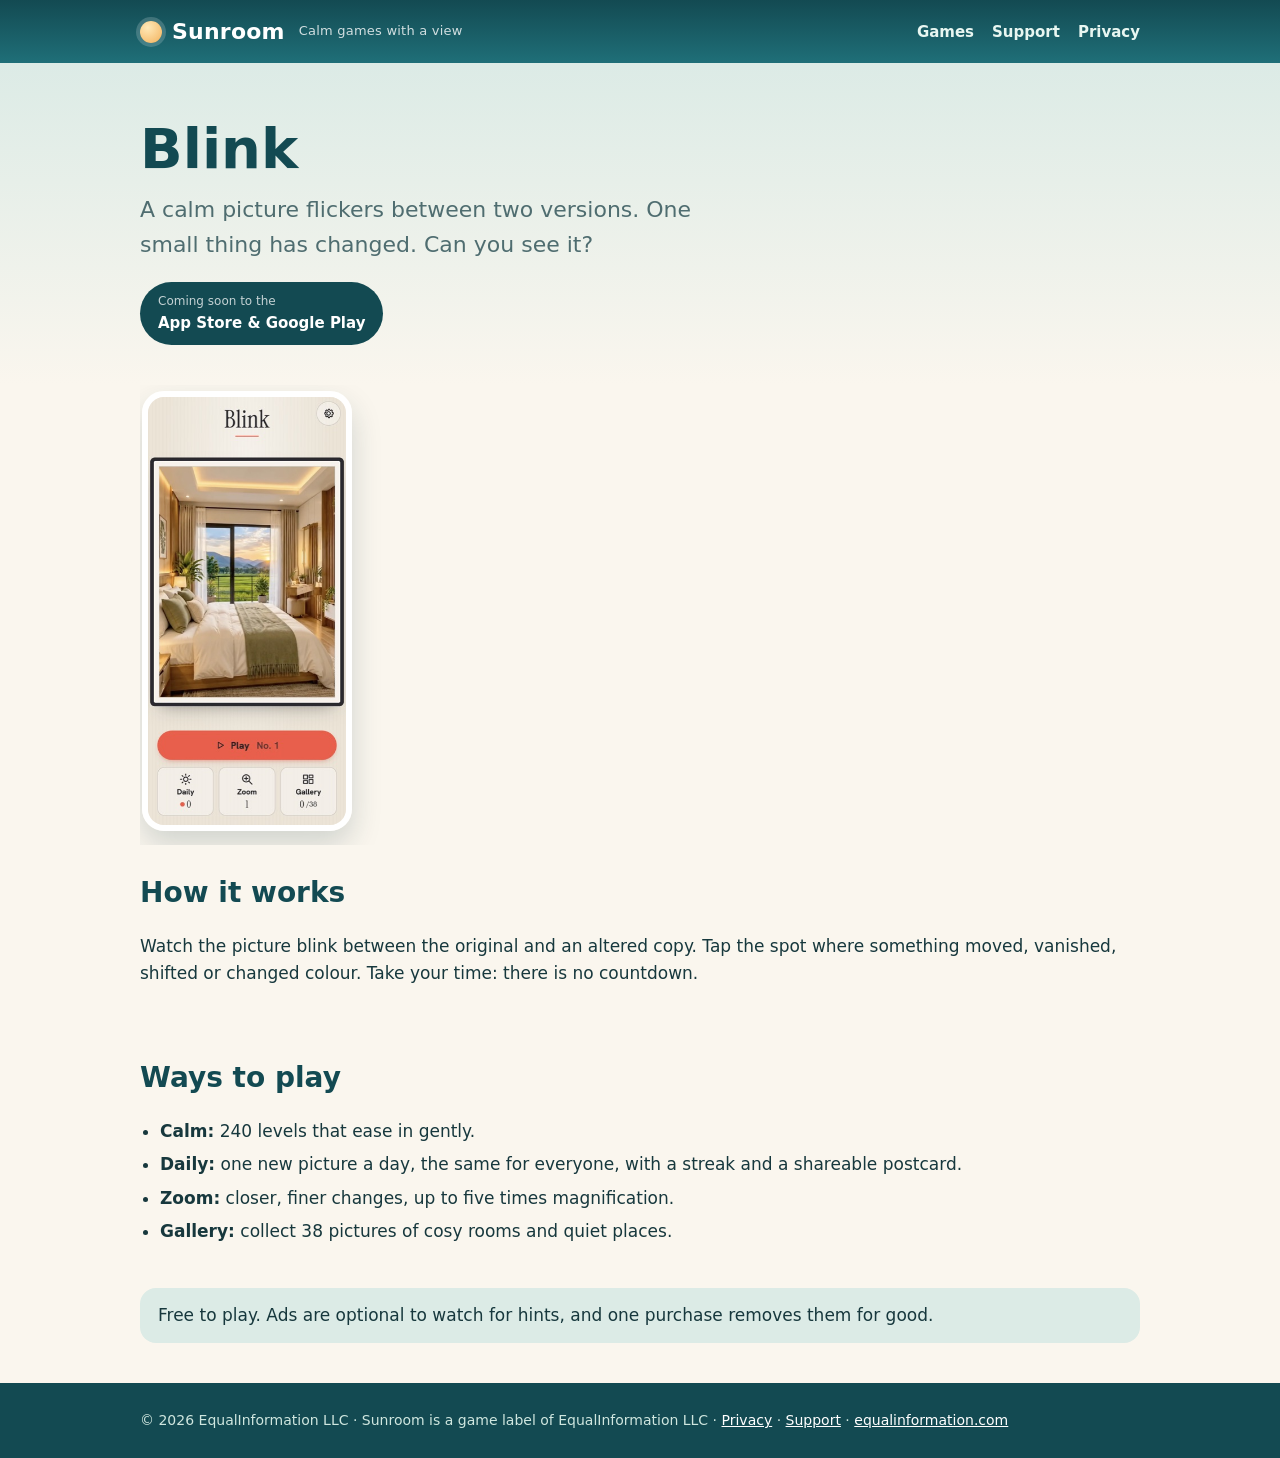
==== blink/index.html @ 0ab8cd7f "Sunroom site: home, Blink, Patchtown, privacy, support Co-Authored-By: Claude Sonnet 5.5 <noreply@an" ====
<!doctype html><html lang="en"><head><meta charset="utf-8"><meta name="viewport" content="width=device-width,initial-scale=1">
<title>Blink | Sunroom</title><meta name="description" content="Blink is a calm spot-the-change puzzle: a photo flickers between two versions and you tap the difference."><link rel="stylesheet" href="../assets/site.css"></head><body>
<header class="top"><div class="wrap"><a class="brand" href="../index.html"><span class="sun" aria-hidden="true"></span>Sunroom<small>Calm games with a view</small></a>
<nav class="top"><a href="../index.html#games">Games</a><a href="../support.html">Support</a><a href="../privacy.html">Privacy</a></nav></div></header>
<section class="hero"><div class="wrap"><h1>Blink</h1><p class="lead">A calm picture flickers between two versions. One small thing has changed. Can you see it?</p><span class="pill"><small>Coming soon to the</small>App Store &amp; Google Play</span></div></section>
<main class="wrap"><div class="shots"><img src="../assets/img/blink-1.jpg" alt="Blink home screen with a bedroom picture and the Play, Daily, Zoom and Gallery buttons" width="351" height="760"></div>
<section><h2 class="s">How it works</h2><p>Watch the picture blink between the original and an altered copy. Tap the spot where something moved, vanished, shifted or changed colour. Take your time: there is no countdown.</p></section>
<section><h2 class="s">Ways to play</h2><ul class="f"><li><b>Calm:</b> 240 levels that ease in gently.</li><li><b>Daily:</b> one new picture a day, the same for everyone, with a streak and a shareable postcard.</li><li><b>Zoom:</b> closer, finer changes, up to five times magnification.</li><li><b>Gallery:</b> collect 38 pictures of cosy rooms and quiet places.</li></ul></section>
<section class="note">Free to play. Ads are optional to watch for hints, and one purchase removes them for good.</section></main>
<footer><div class="wrap">&copy; 2026 EqualInformation LLC &middot; Sunroom is a game label of EqualInformation LLC &middot; <a href="../privacy.html">Privacy</a> &middot; <a href="../support.html">Support</a> &middot; <a href="https://equalinformation.com/">equalinformation.com</a></div></footer></body></html>
---- assets/site.css ----
:root{--linen:#faf6ee;--paper:#fffdf8;--ink:#17383d;--soft:#4f6d70;--glass:#1f6f78;--glass-d:#134a52;--mist:#dcebe6;--clay:#d9663f;--sage:#a9c1a0;--line:#e3dccd}
*{box-sizing:border-box}
html{scroll-behavior:smooth}
body{margin:0;background:var(--linen);color:var(--ink);font:17px/1.6 "Avenir Next","Segoe UI",system-ui,sans-serif}
a{color:var(--glass-d)}
.wrap{max-width:1040px;margin:0 auto;padding:0 20px}
header.top{background:linear-gradient(180deg,var(--glass-d),var(--glass));color:#f4fbf8}
header.top .wrap{display:flex;align-items:center;justify-content:space-between;gap:16px;padding-top:14px;padding-bottom:14px;flex-wrap:wrap}
.brand{display:flex;align-items:center;gap:10px;text-decoration:none;color:#fff;font-weight:700;font-size:22px;letter-spacing:.01em}
.brand .sun{width:22px;height:22px;border-radius:50%;background:radial-gradient(circle at 35% 30%,#ffe9b8,#f3b25c);box-shadow:0 0 0 4px rgba(255,255,255,.18)}
.brand small{font-weight:500;font-size:13px;opacity:.8;margin-left:4px}
nav.top a{color:#e8f6f1;text-decoration:none;margin-left:18px;font-weight:600;font-size:15px}
nav.top a:hover{color:#fff;text-decoration:underline}
.hero{padding:56px 0 40px;background:linear-gradient(180deg,var(--mist),var(--linen))}
.hero h1{font-size:clamp(34px,5vw,56px);line-height:1.08;margin:0 0 12px;color:var(--glass-d)}
.hero p.lead{font-size:clamp(18px,2vw,22px);color:var(--soft);max-width:36rem;margin:0}
.pill{display:inline-block;margin-top:20px;padding:10px 18px;border-radius:999px;background:var(--glass-d);color:#fff;font-weight:700;font-size:15px}
.pill small{opacity:.75;font-weight:500;display:block;font-size:12px}
.cards{display:grid;grid-template-columns:repeat(auto-fit,minmax(300px,1fr));gap:22px;margin:34px 0 20px}
.card{background:var(--paper);border:1px solid var(--line);border-radius:22px;padding:24px;display:flex;flex-direction:column;gap:12px;box-shadow:0 10px 24px rgba(23,56,61,.07)}
.card .head{display:flex;gap:14px;align-items:center}
.card img.ico{width:72px;height:72px;border-radius:18px}
.card h2{margin:0;font-size:26px}
.card .tag{color:var(--soft);font-size:15px}
.card a.go{margin-top:auto;font-weight:700}
.shots{display:flex;gap:16px;overflow-x:auto;padding:6px 2px 14px;scroll-snap-type:x mandatory}
.shots img{height:440px;width:auto;border-radius:22px;border:6px solid #fff;box-shadow:0 14px 30px rgba(23,56,61,.18);scroll-snap-align:start}
section{padding:26px 0}
h2.s{font-size:28px;margin:0 0 10px;color:var(--glass-d)}
ul.f{padding-left:20px}ul.f li{margin:6px 0}
.note{background:var(--mist);border-radius:16px;padding:14px 18px;color:var(--ink)}
footer{margin-top:40px;background:var(--glass-d);color:#cfe6df;padding:26px 0;font-size:14px}
footer a{color:#fff}
@media(max-width:600px){nav.top a{margin-left:12px}.shots img{height:380px}}
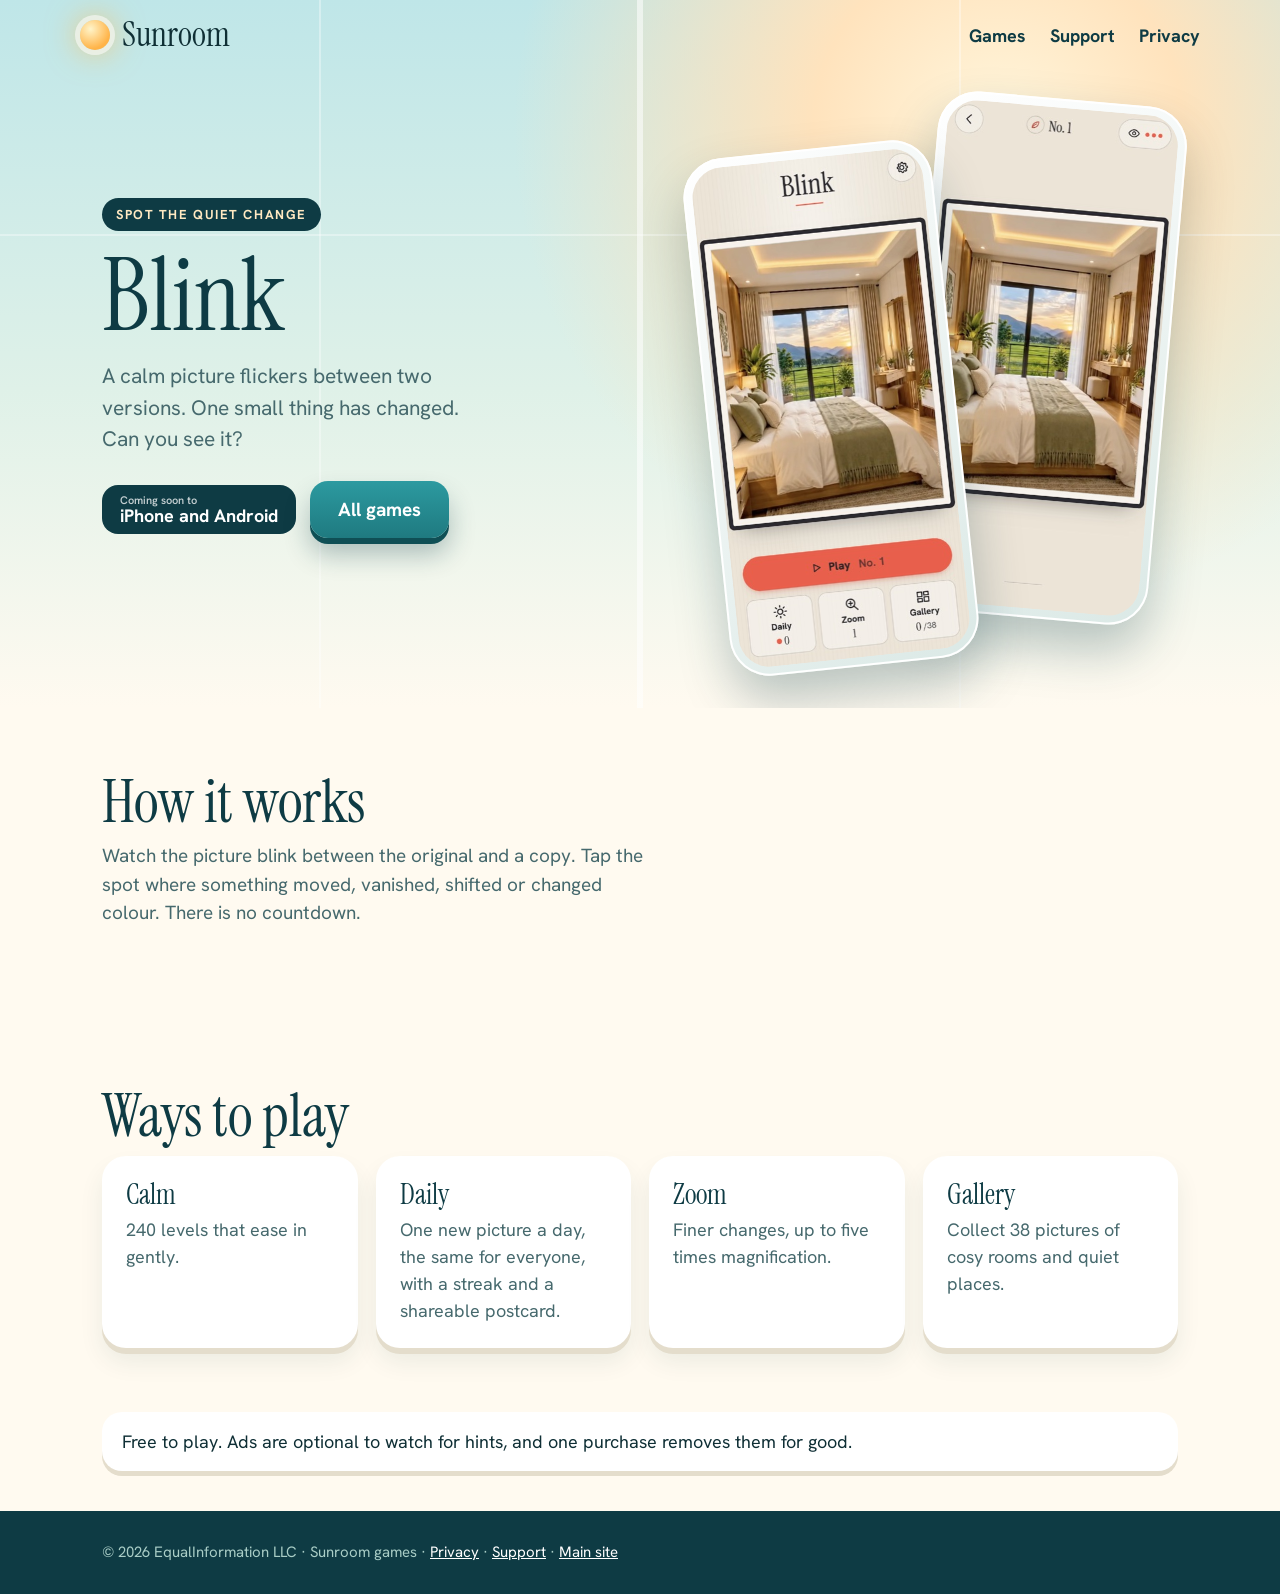
==== commit 287d3e6a: "Redesign Sunroom site: sunlit-window hero, phone mockups, per-game panels Co-Authored-By: Claude Son" ====
--- a/blink/index.html
+++ b/blink/index.html
@@ -1,10 +1,7 @@
 <!doctype html><html lang="en"><head><meta charset="utf-8"><meta name="viewport" content="width=device-width,initial-scale=1">
-<title>Blink | Sunroom</title><meta name="description" content="Blink is a calm spot-the-change puzzle: a photo flickers between two versions and you tap the difference."><link rel="stylesheet" href="../assets/site.css"></head><body>
-<header class="top"><div class="wrap"><a class="brand" href="../index.html"><span class="sun" aria-hidden="true"></span>Sunroom<small>Calm games with a view</small></a>
-<nav class="top"><a href="../index.html#games">Games</a><a href="../support.html">Support</a><a href="../privacy.html">Privacy</a></nav></div></header>
-<section class="hero"><div class="wrap"><h1>Blink</h1><p class="lead">A calm picture flickers between two versions. One small thing has changed. Can you see it?</p><span class="pill"><small>Coming soon to the</small>App Store &amp; Google Play</span></div></section>
-<main class="wrap"><div class="shots"><img src="../assets/img/blink-1.jpg" alt="Blink home screen with a bedroom picture and the Play, Daily, Zoom and Gallery buttons" width="351" height="760"></div>
-<section><h2 class="s">How it works</h2><p>Watch the picture blink between the original and an altered copy. Tap the spot where something moved, vanished, shifted or changed colour. Take your time: there is no countdown.</p></section>
-<section><h2 class="s">Ways to play</h2><ul class="f"><li><b>Calm:</b> 240 levels that ease in gently.</li><li><b>Daily:</b> one new picture a day, the same for everyone, with a streak and a shareable postcard.</li><li><b>Zoom:</b> closer, finer changes, up to five times magnification.</li><li><b>Gallery:</b> collect 38 pictures of cosy rooms and quiet places.</li></ul></section>
-<section class="note">Free to play. Ads are optional to watch for hints, and one purchase removes them for good.</section></main>
-<footer><div class="wrap">&copy; 2026 EqualInformation LLC &middot; Sunroom is a game label of EqualInformation LLC &middot; <a href="../privacy.html">Privacy</a> &middot; <a href="../support.html">Support</a> &middot; <a href="https://equalinformation.com/">equalinformation.com</a></div></footer></body></html>
+<title>Blink | Sunroom</title><meta name="description" content="A calm picture flickers between two versions. One small thing has changed. Can you see it?"><link rel="stylesheet" href="../assets/site.css"></head><body>
+<div class="sky">
+<header class="nav wrap"><a class="brand" href="../index.html"><span class="sun" aria-hidden="true"></span>Sunroom</a><nav><a class="l" href="../index.html#games">Games</a><a class="l" href="../support.html">Support</a><a class="l" href="../privacy.html">Privacy</a></nav></header>
+<div class="wrap hero"><div><span class="tag">Spot the quiet change</span><h1>Blink</h1><p class="lead">A calm picture flickers between two versions. One small thing has changed. Can you see it?</p><div class="row"><span class="soon"><small>Coming soon to</small>iPhone and Android</span><a class="btn alt" href="../index.html#games">All games</a></div></div><div class="duo"><div class="phone a"><img src="../assets/img/blink-1.jpg" alt="Blink home" width="351" height="760" loading="lazy"></div><div class="phone b"><img src="../assets/img/blink-2.jpg" alt="Blink level one" width="351" height="760" loading="lazy"></div></div></div></div>
+<main class="wrap"><section class="s"><h2>How it works</h2><p class="sub">Watch the picture blink between the original and a copy. Tap the spot where something moved, vanished, shifted or changed colour. There is no countdown.</p></section><section class="s"><h2>Ways to play</h2><div class="how"><div><b>Calm</b><span>240 levels that ease in gently.</span></div><div><b>Daily</b><span>One new picture a day, the same for everyone, with a streak and a shareable postcard.</span></div><div><b>Zoom</b><span>Finer changes, up to five times magnification.</span></div><div><b>Gallery</b><span>Collect 38 pictures of cosy rooms and quiet places.</span></div></div></section><div class="note">Free to play. Ads are optional to watch for hints, and one purchase removes them for good.</div></main>
+<footer><div class="wrap">&copy; 2026 EqualInformation LLC &middot; Sunroom games &middot; <a href="../privacy.html">Privacy</a> &middot; <a href="../support.html">Support</a> &middot; <a href="https://equalinformation.com/">Main site</a></div></footer></body></html>
--- a/assets/site.css
+++ b/assets/site.css
@@ -1,34 +1,64 @@
-:root{--linen:#faf6ee;--paper:#fffdf8;--ink:#17383d;--soft:#4f6d70;--glass:#1f6f78;--glass-d:#134a52;--mist:#dcebe6;--clay:#d9663f;--sage:#a9c1a0;--line:#e3dccd}
-*{box-sizing:border-box}
-html{scroll-behavior:smooth}
-body{margin:0;background:var(--linen);color:var(--ink);font:17px/1.6 "Avenir Next","Segoe UI",system-ui,sans-serif}
-a{color:var(--glass-d)}
-.wrap{max-width:1040px;margin:0 auto;padding:0 20px}
-header.top{background:linear-gradient(180deg,var(--glass-d),var(--glass));color:#f4fbf8}
-header.top .wrap{display:flex;align-items:center;justify-content:space-between;gap:16px;padding-top:14px;padding-bottom:14px;flex-wrap:wrap}
-.brand{display:flex;align-items:center;gap:10px;text-decoration:none;color:#fff;font-weight:700;font-size:22px;letter-spacing:.01em}
-.brand .sun{width:22px;height:22px;border-radius:50%;background:radial-gradient(circle at 35% 30%,#ffe9b8,#f3b25c);box-shadow:0 0 0 4px rgba(255,255,255,.18)}
-.brand small{font-weight:500;font-size:13px;opacity:.8;margin-left:4px}
-nav.top a{color:#e8f6f1;text-decoration:none;margin-left:18px;font-weight:600;font-size:15px}
-nav.top a:hover{color:#fff;text-decoration:underline}
-.hero{padding:56px 0 40px;background:linear-gradient(180deg,var(--mist),var(--linen))}
-.hero h1{font-size:clamp(34px,5vw,56px);line-height:1.08;margin:0 0 12px;color:var(--glass-d)}
-.hero p.lead{font-size:clamp(18px,2vw,22px);color:var(--soft);max-width:36rem;margin:0}
-.pill{display:inline-block;margin-top:20px;padding:10px 18px;border-radius:999px;background:var(--glass-d);color:#fff;font-weight:700;font-size:15px}
-.pill small{opacity:.75;font-weight:500;display:block;font-size:12px}
-.cards{display:grid;grid-template-columns:repeat(auto-fit,minmax(300px,1fr));gap:22px;margin:34px 0 20px}
-.card{background:var(--paper);border:1px solid var(--line);border-radius:22px;padding:24px;display:flex;flex-direction:column;gap:12px;box-shadow:0 10px 24px rgba(23,56,61,.07)}
-.card .head{display:flex;gap:14px;align-items:center}
-.card img.ico{width:72px;height:72px;border-radius:18px}
-.card h2{margin:0;font-size:26px}
-.card .tag{color:var(--soft);font-size:15px}
-.card a.go{margin-top:auto;font-weight:700}
-.shots{display:flex;gap:16px;overflow-x:auto;padding:6px 2px 14px;scroll-snap-type:x mandatory}
-.shots img{height:440px;width:auto;border-radius:22px;border:6px solid #fff;box-shadow:0 14px 30px rgba(23,56,61,.18);scroll-snap-align:start}
-section{padding:26px 0}
-h2.s{font-size:28px;margin:0 0 10px;color:var(--glass-d)}
-ul.f{padding-left:20px}ul.f li{margin:6px 0}
-.note{background:var(--mist);border-radius:16px;padding:14px 18px;color:var(--ink)}
-footer{margin-top:40px;background:var(--glass-d);color:#cfe6df;padding:26px 0;font-size:14px}
-footer a{color:#fff}
-@media(max-width:600px){nav.top a{margin-left:12px}.shots img{height:380px}}
+@font-face{font-family:'Instrument Serif';font-weight:400;font-display:swap;src:url(fonts/instrument-serif-latin-400-normal.woff2) format('woff2')}
+@font-face{font-family:'Instrument Serif';font-weight:400;font-style:italic;font-display:swap;src:url(fonts/instrument-serif-latin-400-italic.woff2) format('woff2')}
+@font-face{font-family:'Hanken Grotesk';font-weight:400;font-display:swap;src:url(fonts/hanken-grotesk-latin-400-normal.woff2) format('woff2')}
+@font-face{font-family:'Hanken Grotesk';font-weight:600;font-display:swap;src:url(fonts/hanken-grotesk-latin-600-normal.woff2) format('woff2')}
+@font-face{font-family:'Hanken Grotesk';font-weight:700;font-display:swap;src:url(fonts/hanken-grotesk-latin-700-normal.woff2) format('woff2')}
+@font-face{font-family:'Caveat Brush';font-weight:400;font-display:swap;src:url(fonts/caveat-brush-latin-400-normal.woff2) format('woff2')}
+:root{--night:#0e3b44;--teal:#1f7a80;--sky:#cfece6;--dawn:#ffe3bd;--paper:#fffaf0;--ink:#0f2f35;--soft:#46696d;--clay:#e0603a;--clay-d:#a63d1d;--kraft:#c99a62;--shadow:rgba(14,59,68,.28);--max:1120px}
+*{box-sizing:border-box}html{scroll-behavior:smooth}
+body{margin:0;background:var(--paper);color:var(--ink);font:400 18px/1.5 'Hanken Grotesk',system-ui,sans-serif}
+a{color:inherit}.wrap{max-width:var(--max);margin:0 auto;padding:0 22px}
+.serif{font-family:'Instrument Serif',Georgia,serif;font-weight:400}
+/* sunlit window hero */
+.sky{position:relative;overflow:hidden;background:radial-gradient(circle at 78% 18%,#fff6dc 0,#ffe3bd 16%,rgba(255,227,189,0) 42%),linear-gradient(180deg,#bfe6e8 0%,#dff1e8 55%,var(--paper) 100%)}
+.sky::before{content:"";position:absolute;inset:0;pointer-events:none;background:
+ linear-gradient(90deg,transparent 49.8%,rgba(255,255,255,.55) 49.8% 50.2%,transparent 50.2%),
+ linear-gradient(90deg,transparent 24.9%,rgba(255,255,255,.35) 24.9% 25.1%,transparent 25.1%),
+ linear-gradient(90deg,transparent 74.9%,rgba(255,255,255,.35) 74.9% 75.1%,transparent 75.1%),
+ linear-gradient(180deg,transparent 33%,rgba(255,255,255,.35) 33% 33.4%,transparent 33.4%)}
+header.nav{position:relative;display:flex;align-items:center;justify-content:space-between;padding:18px 0}
+.brand{display:flex;align-items:center;gap:12px;text-decoration:none;font-family:'Instrument Serif',serif;font-size:34px;line-height:1}
+.sun{width:30px;height:30px;border-radius:50%;background:radial-gradient(circle at 35% 30%,#fff4c9,#ffb347 70%);box-shadow:0 0 0 5px rgba(255,255,255,.55),0 0 28px 6px rgba(255,190,90,.55)}
+.nav a.l{text-decoration:none;font-weight:700;margin-left:24px;color:var(--night)}.nav a.l:hover{color:var(--clay-d)}
+.hero{position:relative;display:grid;grid-template-columns:1.05fr .95fr;gap:20px;align-items:center;padding:28px 22px 70px}
+.tag{display:inline-block;font-weight:700;font-size:13px;letter-spacing:.12em;text-transform:uppercase;background:var(--night);color:#ffe9c2;padding:7px 14px;border-radius:999px}
+.hero h1{font:400 clamp(52px,8vw,100px)/.95 'Instrument Serif',serif;margin:18px 0 16px;color:var(--night)}
+.hero h1 i{color:var(--clay)}
+.lead{font-size:21px;color:var(--soft);max-width:30ch;margin:0 0 26px}
+.row{display:flex;gap:14px;flex-wrap:wrap;align-items:center}
+.btn{display:inline-block;text-decoration:none;font-weight:700;font-size:19px;color:#fff;background:linear-gradient(#f0764d,var(--clay));padding:15px 28px 14px;border-radius:18px;box-shadow:0 6px 0 var(--clay-d),0 16px 26px rgba(166,61,29,.3);transition:transform .12s,box-shadow .12s}
+.btn:hover{transform:translateY(2px);box-shadow:0 4px 0 var(--clay-d),0 10px 18px rgba(166,61,29,.3)}
+.btn.alt{background:linear-gradient(#2c9aa0,var(--teal));box-shadow:0 6px 0 #0f4f55,0 16px 26px rgba(14,59,68,.3)}
+.soon{display:inline-flex;flex-direction:column;justify-content:center;line-height:1.1;background:var(--night);color:#fff;font-weight:700;padding:9px 18px;border-radius:16px}.soon small{font-size:11px;font-weight:600;opacity:.75}
+/* phones */
+.phone{position:relative;width:250px;border-radius:40px;padding:9px;background:linear-gradient(145deg,#fff,#dbe9e6);box-shadow:0 26px 50px var(--shadow),inset 0 0 0 2px #fff}
+.phone img{display:block;width:100%;height:auto;aspect-ratio:1170/2532;object-fit:cover;object-position:top;border-radius:31px}
+.duo{position:relative;height:540px}
+.duo .phone{position:absolute}.duo .a{left:6%;top:50px;transform:rotate(-6deg);z-index:2}.duo .b{right:2%;top:0;transform:rotate(5deg)}
+/* sections */
+section.s{padding:64px 0}
+h2{font:400 clamp(38px,5vw,60px)/1 'Instrument Serif',serif;margin:0 0 10px;color:var(--night)}
+.sub{color:var(--soft);max-width:50ch;margin:0 0 30px;font-size:19px}
+.panel{display:grid;grid-template-columns:1fr 1fr;gap:30px;align-items:center;border-radius:36px;padding:44px;margin:0 0 30px;position:relative;overflow:hidden}
+.panel.blink{background:linear-gradient(135deg,#fdf1e1,#f6dcc4);box-shadow:0 12px 0 #e3c3a1}
+.panel.patch{background:var(--kraft);background-image:radial-gradient(rgba(255,255,255,.14) 1.5px,transparent 2px);background-size:22px 22px;box-shadow:0 12px 0 #a8793f;color:#3a230c}
+.panel.patch .tape{position:absolute;top:-10px;left:42px;width:120px;height:34px;background:rgba(255,226,132,.85);transform:rotate(-4deg)}
+.panel .ic{width:84px;height:84px;border-radius:22px;box-shadow:0 8px 18px rgba(0,0,0,.25)}
+.panel h3{font:400 56px/1 'Instrument Serif',serif;margin:14px 0 4px}
+.panel.patch h3{font-family:'Caveat Brush',cursive;font-size:60px;letter-spacing:.01em}
+.panel p{margin:8px 0 18px;font-size:19px;max-width:34ch}
+.chips{display:flex;gap:8px;flex-wrap:wrap;margin:0 0 22px;padding:0;list-style:none}
+.chips li{background:rgba(255,255,255,.7);padding:6px 14px;border-radius:999px;font-weight:700;font-size:14px}
+.pair{display:flex;justify-content:center;gap:0}.pair .phone{width:215px}.pair .phone:first-child{transform:rotate(-4deg) translateY(14px)}.pair .phone:last-child{transform:rotate(4deg);margin-left:-26px}
+.peek{display:flex;gap:22px;overflow-x:auto;padding:24px 8px 36px;scroll-snap-type:x mandatory}.peek .phone{flex:0 0 auto;width:210px;scroll-snap-align:center}
+.peek .phone:nth-child(odd){transform:translateY(12px)}
+.how{display:grid;grid-template-columns:repeat(auto-fit,minmax(230px,1fr));gap:18px}
+.how div{background:#fff;border-radius:24px;padding:24px;box-shadow:0 6px 0 #e4ddcc,0 14px 24px rgba(14,59,68,.08)}
+.how b{display:block;font:400 28px/1.1 'Instrument Serif',serif;margin-bottom:6px;color:var(--night)}
+.how span{color:var(--soft)}
+.dark{background:var(--night);color:#d7ece6}
+.dark h2{color:#fff}
+.page{max-width:760px;padding:40px 22px 20px}.page h1{font:400 56px/1 'Instrument Serif',serif;color:var(--night)}.page h2{font-size:34px;margin-top:28px}
+.note{background:#fff;border-radius:20px;padding:16px 20px;box-shadow:0 5px 0 #e4ddcc}
+footer{background:var(--night);color:#a9cdc6;padding:30px 0;font-size:15px;margin-top:40px}footer a{color:#fff}
+@media(max-width:860px){.hero,.panel{grid-template-columns:1fr}.duo{height:470px}.duo .phone,.pair .phone{width:200px}.panel{padding:30px 22px}.nav a.l{margin-left:14px}}
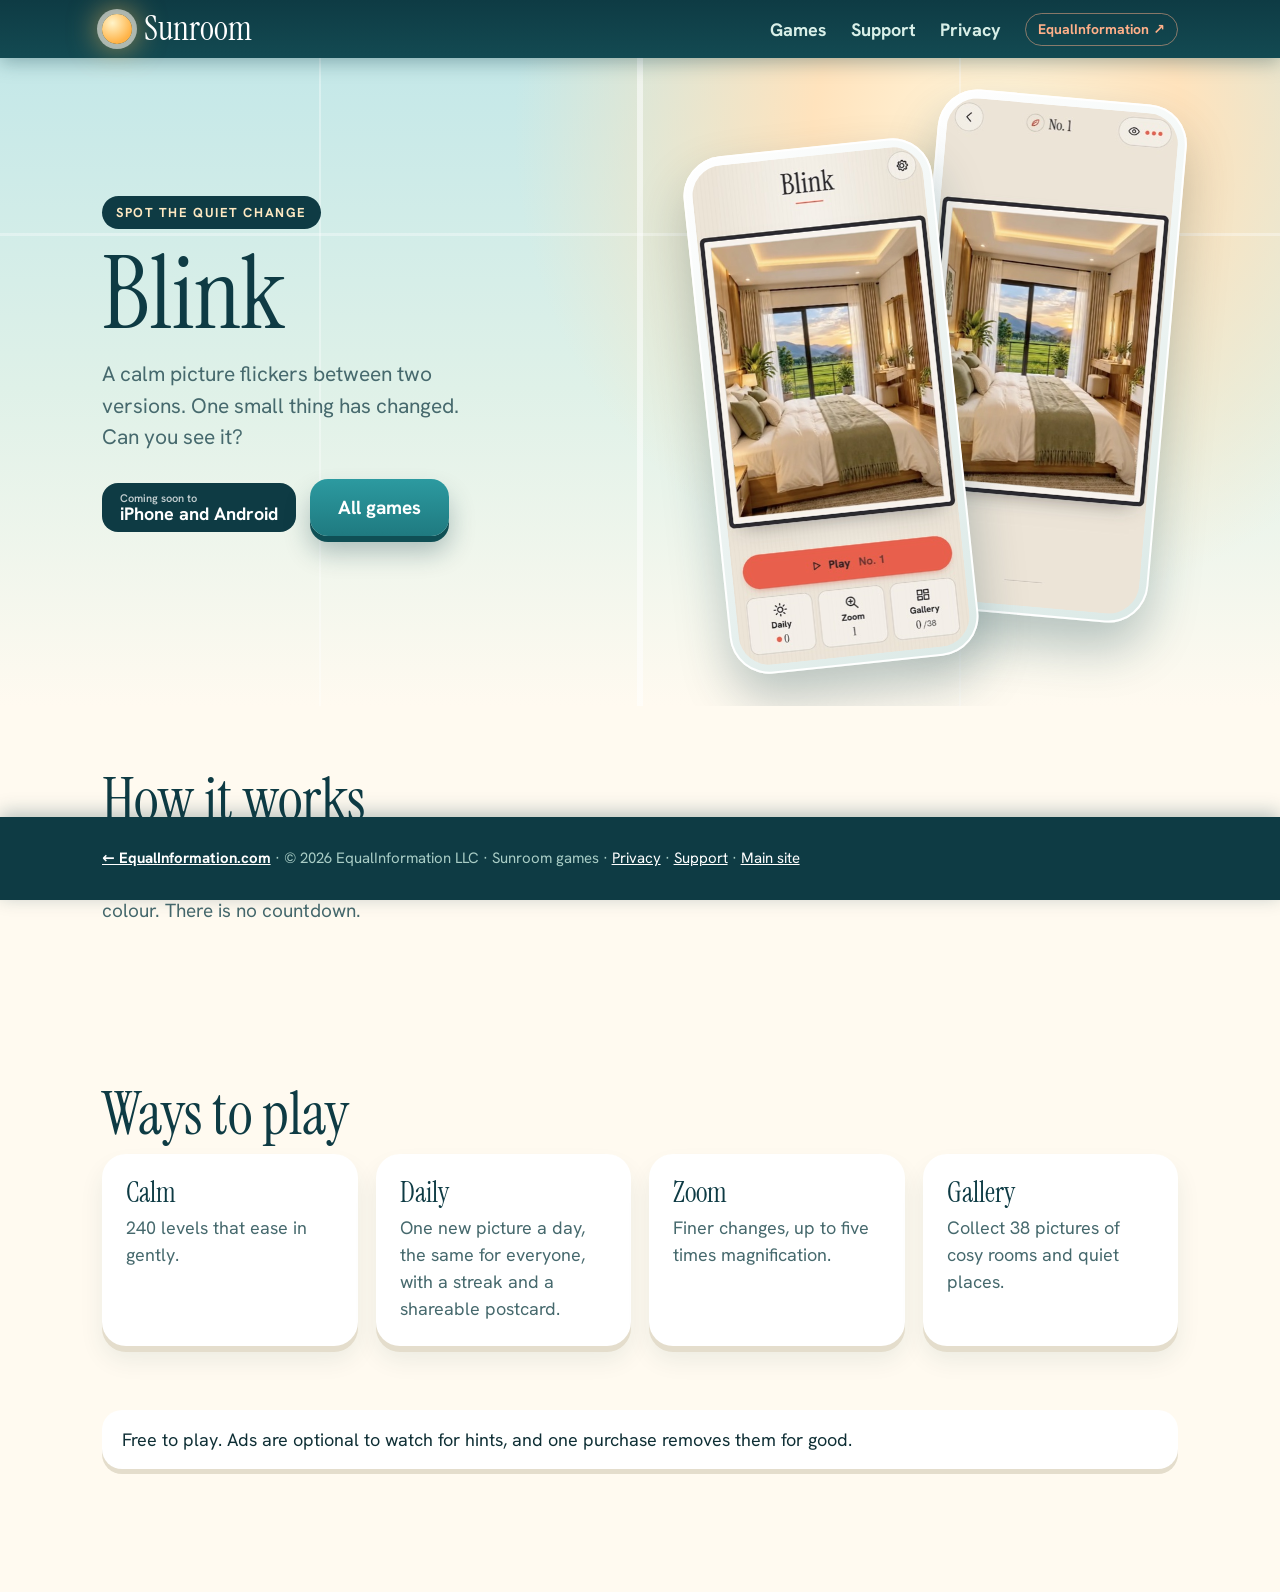
==== commit aa70e6fe: "Fixed header and sticky footer on all pages, links back to equalinformation.com Co-Authored-By: Clau" ====
--- a/blink/index.html
+++ b/blink/index.html
@@ -1,7 +1,7 @@
 <!doctype html><html lang="en"><head><meta charset="utf-8"><meta name="viewport" content="width=device-width,initial-scale=1">
 <title>Blink | Sunroom</title><meta name="description" content="A calm picture flickers between two versions. One small thing has changed. Can you see it?"><link rel="stylesheet" href="../assets/site.css"></head><body>
 <div class="sky">
-<header class="nav wrap"><a class="brand" href="../index.html"><span class="sun" aria-hidden="true"></span>Sunroom</a><nav><a class="l" href="../index.html#games">Games</a><a class="l" href="../support.html">Support</a><a class="l" href="../privacy.html">Privacy</a></nav></header>
+<header class="bar"><div class="nav wrap"><a class="brand" href="../index.html"><span class="sun" aria-hidden="true"></span>Sunroom</a><nav><a class="l" href="../index.html#games">Games</a><a class="l" href="../support.html">Support</a><a class="l" href="../privacy.html">Privacy</a><a class="l ei" href="https://equalinformation.com/">EqualInformation &#8599;</a></nav></div></header>
 <div class="wrap hero"><div><span class="tag">Spot the quiet change</span><h1>Blink</h1><p class="lead">A calm picture flickers between two versions. One small thing has changed. Can you see it?</p><div class="row"><span class="soon"><small>Coming soon to</small>iPhone and Android</span><a class="btn alt" href="../index.html#games">All games</a></div></div><div class="duo"><div class="phone a"><img src="../assets/img/blink-1.jpg" alt="Blink home" width="351" height="760" loading="lazy"></div><div class="phone b"><img src="../assets/img/blink-2.jpg" alt="Blink level one" width="351" height="760" loading="lazy"></div></div></div></div>
 <main class="wrap"><section class="s"><h2>How it works</h2><p class="sub">Watch the picture blink between the original and a copy. Tap the spot where something moved, vanished, shifted or changed colour. There is no countdown.</p></section><section class="s"><h2>Ways to play</h2><div class="how"><div><b>Calm</b><span>240 levels that ease in gently.</span></div><div><b>Daily</b><span>One new picture a day, the same for everyone, with a streak and a shareable postcard.</span></div><div><b>Zoom</b><span>Finer changes, up to five times magnification.</span></div><div><b>Gallery</b><span>Collect 38 pictures of cosy rooms and quiet places.</span></div></div></section><div class="note">Free to play. Ads are optional to watch for hints, and one purchase removes them for good.</div></main>
-<footer><div class="wrap">&copy; 2026 EqualInformation LLC &middot; Sunroom games &middot; <a href="../privacy.html">Privacy</a> &middot; <a href="../support.html">Support</a> &middot; <a href="https://equalinformation.com/">Main site</a></div></footer></body></html>
+<footer><div class="wrap"><a class="home" href="https://equalinformation.com/">&larr; EqualInformation.com</a> &middot; &copy; 2026 EqualInformation LLC &middot; Sunroom games &middot; <a href="../privacy.html">Privacy</a> &middot; <a href="../support.html">Support</a> &middot; <a href="https://equalinformation.com/">Main site</a></div></footer></body></html>
--- a/assets/site.css
+++ b/assets/site.css
@@ -62,3 +62,20 @@
 .note{background:#fff;border-radius:20px;padding:16px 20px;box-shadow:0 5px 0 #e4ddcc}
 footer{background:var(--night);color:#a9cdc6;padding:30px 0;font-size:15px;margin-top:40px}footer a{color:#fff}
 @media(max-width:860px){.hero,.panel{grid-template-columns:1fr}.duo{height:470px}.duo .phone,.pair .phone{width:200px}.panel{padding:30px 22px}.nav a.l{margin-left:14px}}
+.panel.plot{background:linear-gradient(135deg,#f3ead2,#e6d3a6);box-shadow:0 12px 0 #c9b27a;color:#26304f}
+.panel.plot h3{font-family:'Instrument Serif',serif}
+.panel.mist{background:linear-gradient(135deg,#dbe6ee,#f3dccb);box-shadow:0 12px 0 #b9c4cf}
+/* constant header and footer: always visible while content scrolls */
+body{padding-top:68px}
+header.bar{position:fixed;top:0;left:0;right:0;z-index:100;background:linear-gradient(180deg,#0e3b44,#134a52);box-shadow:0 4px 18px rgba(14,59,68,.35)}
+header.bar .nav{padding-top:12px;padding-bottom:12px}
+header.bar .brand{color:#fff}
+header.bar .nav a.l{color:#d8efe8}header.bar .nav a.l:hover{color:#fff}
+header.bar .nav a.ei{color:#ffb089;border:1.5px solid rgba(255,176,137,.5);border-radius:999px;padding:5px 12px;font-size:14px}
+header.bar .nav a.ei:hover{background:rgba(255,176,137,.15);color:#ffd0b8}
+.sky{margin-top:-68px;padding-top:68px}
+footer{position:sticky;bottom:0;z-index:90;margin-top:40px;box-shadow:0 -4px 18px rgba(14,59,68,.3)}
+footer .home{font-weight:700}
+@media(max-width:600px){header.bar .nav a.l{margin-left:10px;font-size:14px}header.bar .brand{font-size:28px}header.bar .nav a.ei{padding:4px 9px;font-size:12px}}
+header.bar .nav{display:flex;align-items:center;justify-content:space-between;gap:12px}
+header.bar nav{display:flex;align-items:center;flex-wrap:nowrap;white-space:nowrap}
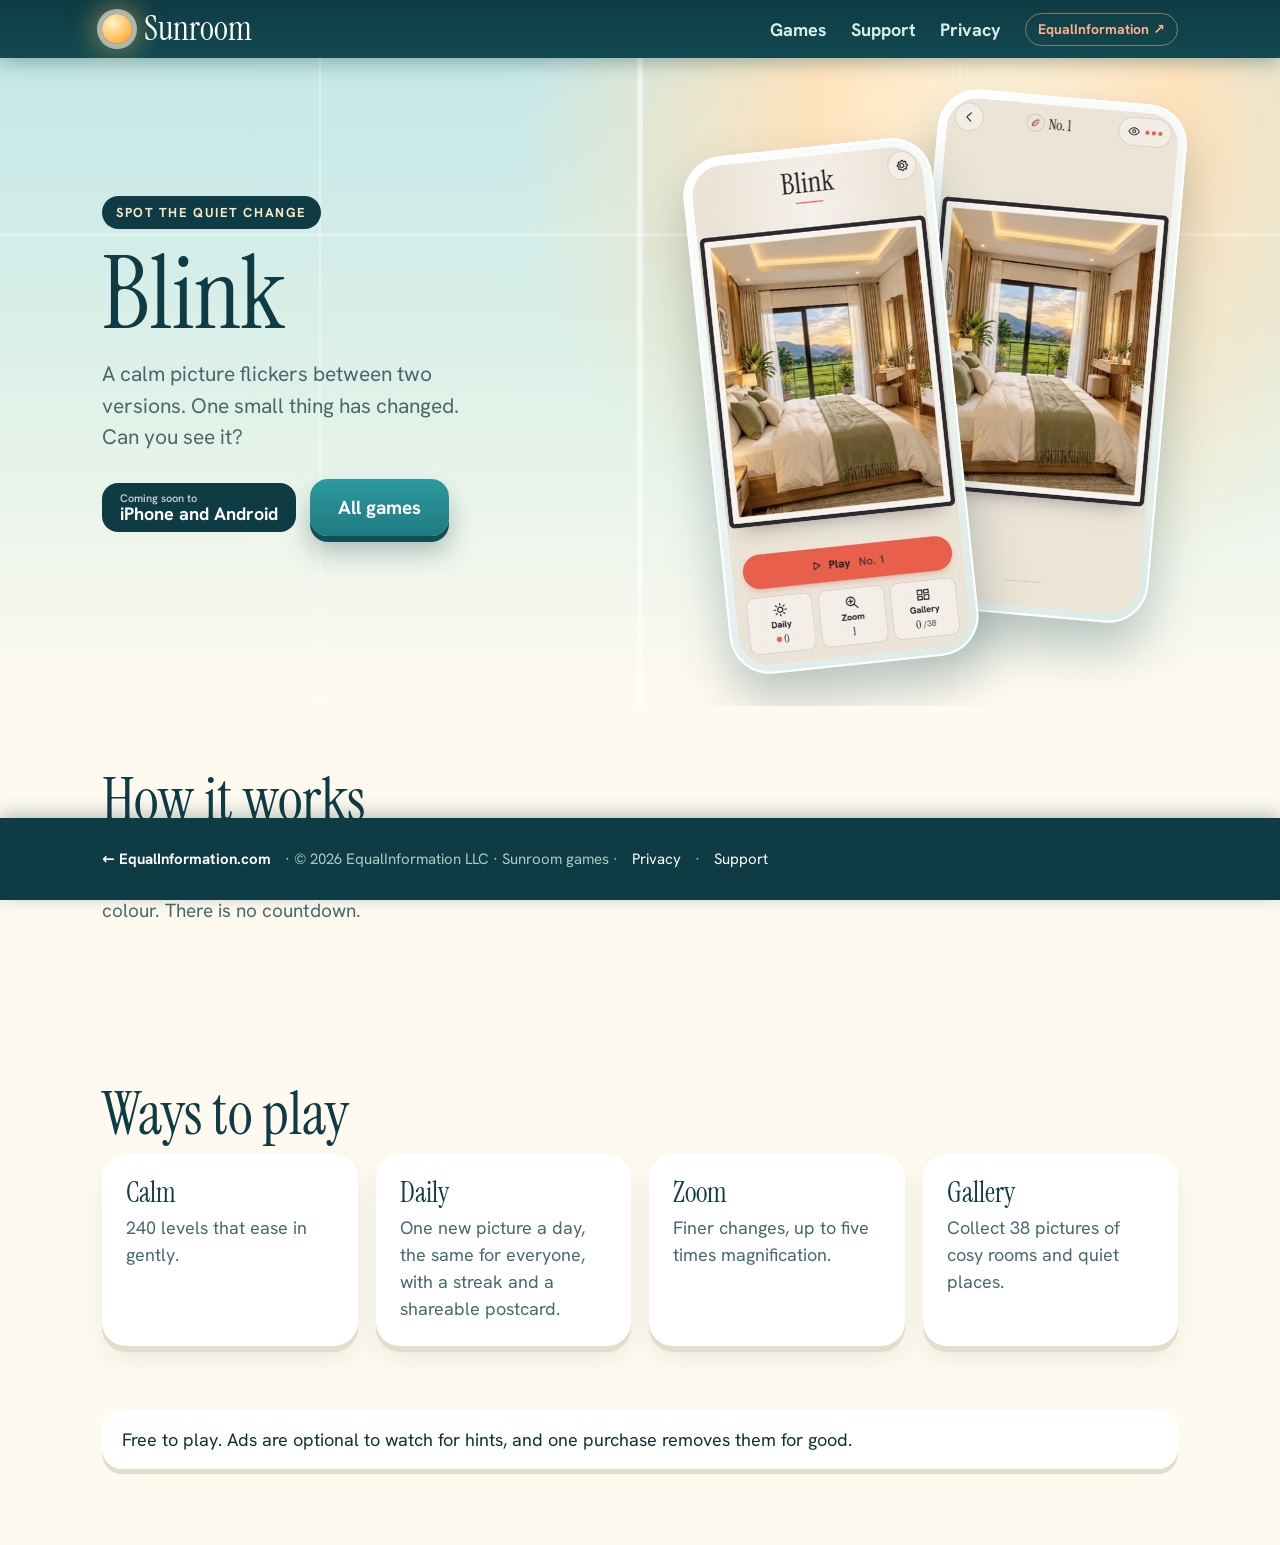
==== commit 3a710e28: "Footer fixed at bottom, no underlines on chrome links, pointer cursors, privacy covers four games Co" ====
--- a/blink/index.html
+++ b/blink/index.html
@@ -4,4 +4,4 @@
 <header class="bar"><div class="nav wrap"><a class="brand" href="../index.html"><span class="sun" aria-hidden="true"></span>Sunroom</a><nav><a class="l" href="../index.html#games">Games</a><a class="l" href="../support.html">Support</a><a class="l" href="../privacy.html">Privacy</a><a class="l ei" href="https://equalinformation.com/">EqualInformation &#8599;</a></nav></div></header>
 <div class="wrap hero"><div><span class="tag">Spot the quiet change</span><h1>Blink</h1><p class="lead">A calm picture flickers between two versions. One small thing has changed. Can you see it?</p><div class="row"><span class="soon"><small>Coming soon to</small>iPhone and Android</span><a class="btn alt" href="../index.html#games">All games</a></div></div><div class="duo"><div class="phone a"><img src="../assets/img/blink-1.jpg" alt="Blink home" width="351" height="760" loading="lazy"></div><div class="phone b"><img src="../assets/img/blink-2.jpg" alt="Blink level one" width="351" height="760" loading="lazy"></div></div></div></div>
 <main class="wrap"><section class="s"><h2>How it works</h2><p class="sub">Watch the picture blink between the original and a copy. Tap the spot where something moved, vanished, shifted or changed colour. There is no countdown.</p></section><section class="s"><h2>Ways to play</h2><div class="how"><div><b>Calm</b><span>240 levels that ease in gently.</span></div><div><b>Daily</b><span>One new picture a day, the same for everyone, with a streak and a shareable postcard.</span></div><div><b>Zoom</b><span>Finer changes, up to five times magnification.</span></div><div><b>Gallery</b><span>Collect 38 pictures of cosy rooms and quiet places.</span></div></div></section><div class="note">Free to play. Ads are optional to watch for hints, and one purchase removes them for good.</div></main>
-<footer><div class="wrap"><a class="home" href="https://equalinformation.com/">&larr; EqualInformation.com</a> &middot; &copy; 2026 EqualInformation LLC &middot; Sunroom games &middot; <a href="../privacy.html">Privacy</a> &middot; <a href="../support.html">Support</a> &middot; <a href="https://equalinformation.com/">Main site</a></div></footer></body></html>
+<footer><div class="wrap"><a class="home" href="https://equalinformation.com/">&larr; EqualInformation.com</a> &middot; &copy; 2026 EqualInformation LLC &middot; Sunroom games &middot; <a href="../privacy.html">Privacy</a> &middot; <a href="../support.html">Support</a></div></footer></body></html>
--- a/assets/site.css
+++ b/assets/site.css
@@ -79,3 +79,12 @@
 @media(max-width:600px){header.bar .nav a.l{margin-left:10px;font-size:14px}header.bar .brand{font-size:28px}header.bar .nav a.ei{padding:4px 9px;font-size:12px}}
 header.bar .nav{display:flex;align-items:center;justify-content:space-between;gap:12px}
 header.bar nav{display:flex;align-items:center;flex-wrap:nowrap;white-space:nowrap}
+/* footer always fixed at the bottom; no underlines on chrome links; pointer on anything clickable */
+body{padding-bottom:76px}
+footer{position:fixed;left:0;right:0;bottom:0;margin-top:0;z-index:90}
+footer a,header.bar a,.btn,.how a,.panel a{text-decoration:none}
+footer a:hover{color:#ffb089}
+footer .wrap{display:flex;flex-wrap:wrap;align-items:center;gap:6px 14px}
+a,button,[role=button],.btn{cursor:pointer}
+.page{margin:0 auto}
+a.btn,.btn{cursor:pointer}
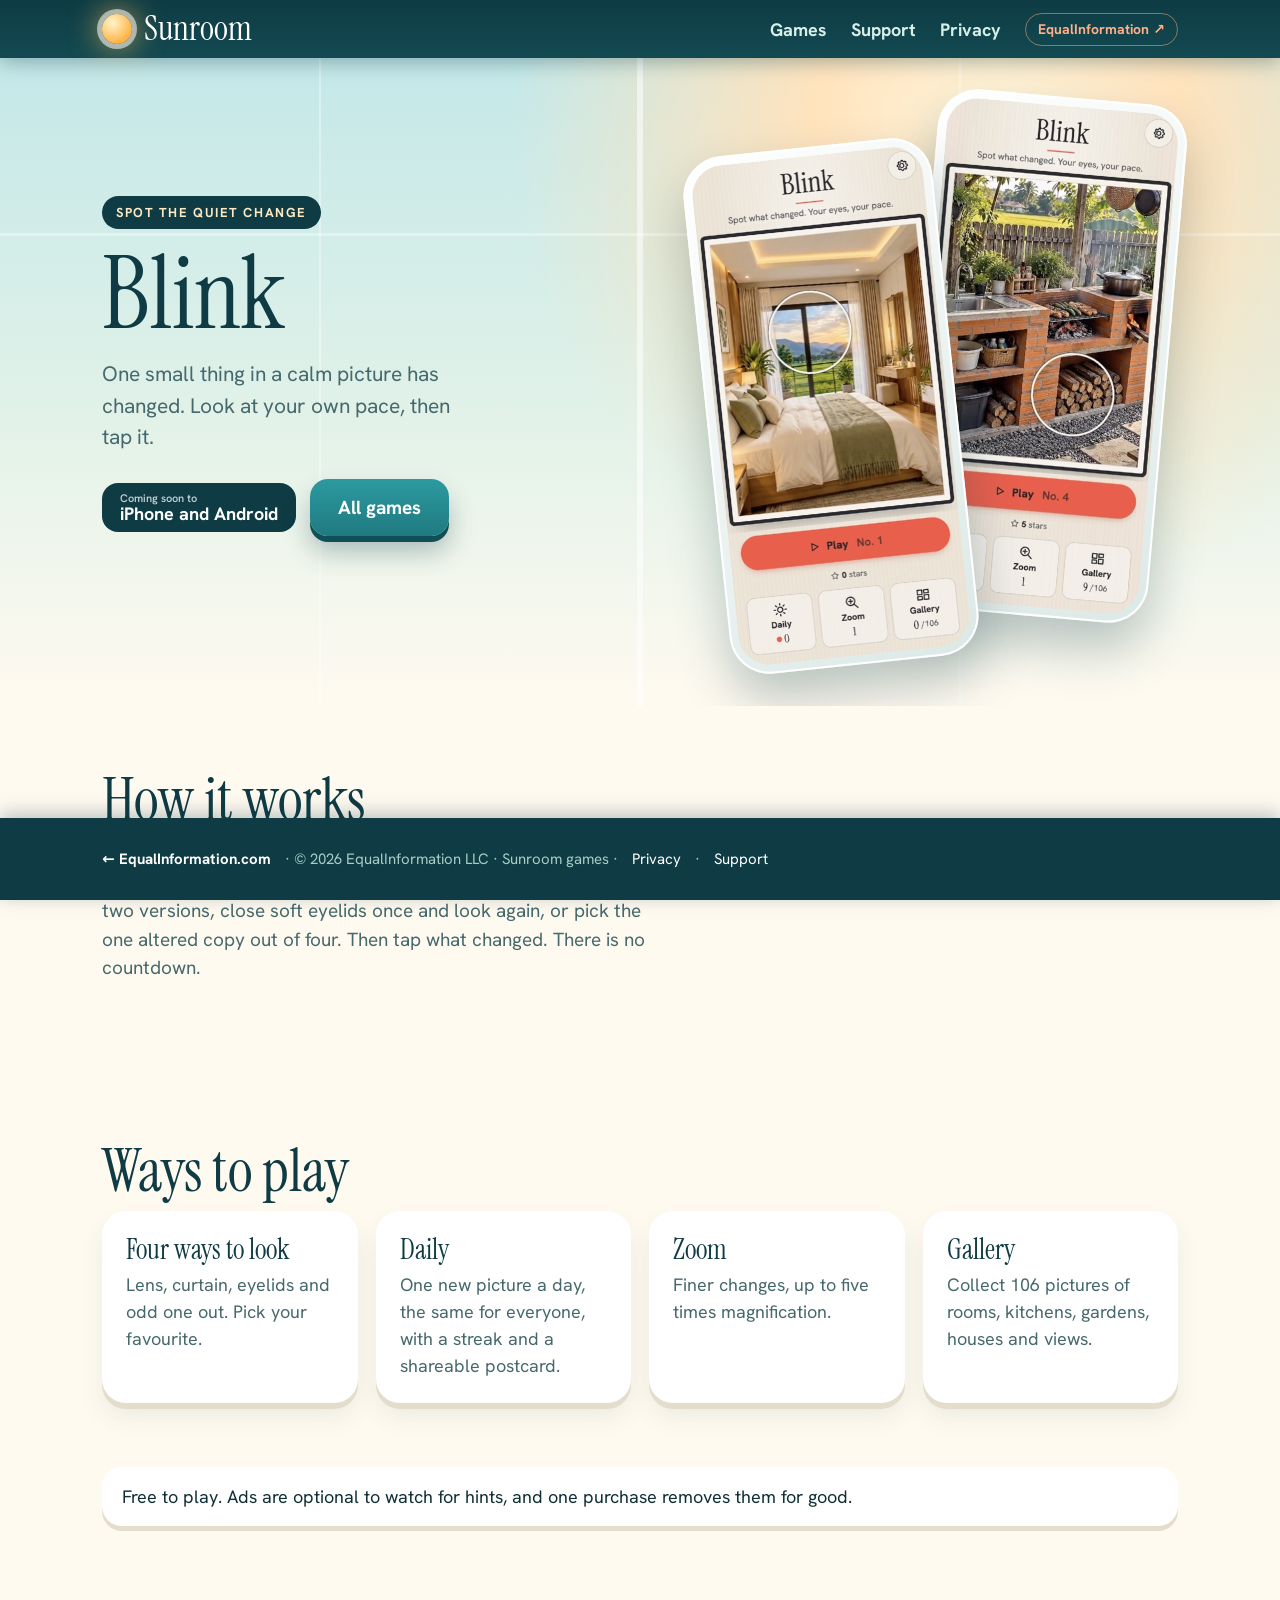
==== commit 46227393: "Refresh screenshots and copy for round-3 builds Co-Authored-By: Claude Sonnet 5.5 <noreply@anthropic" ====
--- a/blink/index.html
+++ b/blink/index.html
@@ -1,7 +1,7 @@
 <!doctype html><html lang="en"><head><meta charset="utf-8"><meta name="viewport" content="width=device-width,initial-scale=1">
-<title>Blink | Sunroom</title><meta name="description" content="A calm picture flickers between two versions. One small thing has changed. Can you see it?"><link rel="stylesheet" href="../assets/site.css"></head><body>
+<title>Blink | Sunroom</title><meta name="description" content="One small thing in a calm picture has changed. Look at your own pace, then tap it."><link rel="stylesheet" href="../assets/site.css"></head><body>
 <div class="sky">
 <header class="bar"><div class="nav wrap"><a class="brand" href="../index.html"><span class="sun" aria-hidden="true"></span>Sunroom</a><nav><a class="l" href="../index.html#games">Games</a><a class="l" href="../support.html">Support</a><a class="l" href="../privacy.html">Privacy</a><a class="l ei" href="https://equalinformation.com/">EqualInformation &#8599;</a></nav></div></header>
-<div class="wrap hero"><div><span class="tag">Spot the quiet change</span><h1>Blink</h1><p class="lead">A calm picture flickers between two versions. One small thing has changed. Can you see it?</p><div class="row"><span class="soon"><small>Coming soon to</small>iPhone and Android</span><a class="btn alt" href="../index.html#games">All games</a></div></div><div class="duo"><div class="phone a"><img src="../assets/img/blink-1.jpg" alt="Blink home" width="351" height="760" loading="lazy"></div><div class="phone b"><img src="../assets/img/blink-2.jpg" alt="Blink level one" width="351" height="760" loading="lazy"></div></div></div></div>
-<main class="wrap"><section class="s"><h2>How it works</h2><p class="sub">Watch the picture blink between the original and a copy. Tap the spot where something moved, vanished, shifted or changed colour. There is no countdown.</p></section><section class="s"><h2>Ways to play</h2><div class="how"><div><b>Calm</b><span>240 levels that ease in gently.</span></div><div><b>Daily</b><span>One new picture a day, the same for everyone, with a streak and a shareable postcard.</span></div><div><b>Zoom</b><span>Finer changes, up to five times magnification.</span></div><div><b>Gallery</b><span>Collect 38 pictures of cosy rooms and quiet places.</span></div></div></section><div class="note">Free to play. Ads are optional to watch for hints, and one purchase removes them for good.</div></main>
+<div class="wrap hero"><div><span class="tag">Spot the quiet change</span><h1>Blink</h1><p class="lead">One small thing in a calm picture has changed. Look at your own pace, then tap it.</p><div class="row"><span class="soon"><small>Coming soon to</small>iPhone and Android</span><a class="btn alt" href="../index.html#games">All games</a></div></div><div class="duo"><div class="phone a"><img src="../assets/img/blink-1.jpg" alt="Blink home" width="351" height="760" loading="lazy"></div><div class="phone b"><img src="../assets/img/blink-2.jpg" alt="Blink level one" width="351" height="760" loading="lazy"></div></div></div></div>
+<main class="wrap"><section class="s"><h2>How it works</h2><p class="sub">The picture never flashes on its own. You choose how to look: drag a soft lens over the picture, scrub a curtain between the two versions, close soft eyelids once and look again, or pick the one altered copy out of four. Then tap what changed. There is no countdown.</p></section><section class="s"><h2>Ways to play</h2><div class="how"><div><b>Four ways to look</b><span>Lens, curtain, eyelids and odd one out. Pick your favourite.</span></div><div><b>Daily</b><span>One new picture a day, the same for everyone, with a streak and a shareable postcard.</span></div><div><b>Zoom</b><span>Finer changes, up to five times magnification.</span></div><div><b>Gallery</b><span>Collect 106 pictures of rooms, kitchens, gardens, houses and views.</span></div></div></section><div class="note">Free to play. Ads are optional to watch for hints, and one purchase removes them for good.</div></main>
 <footer><div class="wrap"><a class="home" href="https://equalinformation.com/">&larr; EqualInformation.com</a> &middot; &copy; 2026 EqualInformation LLC &middot; Sunroom games &middot; <a href="../privacy.html">Privacy</a> &middot; <a href="../support.html">Support</a></div></footer></body></html>
